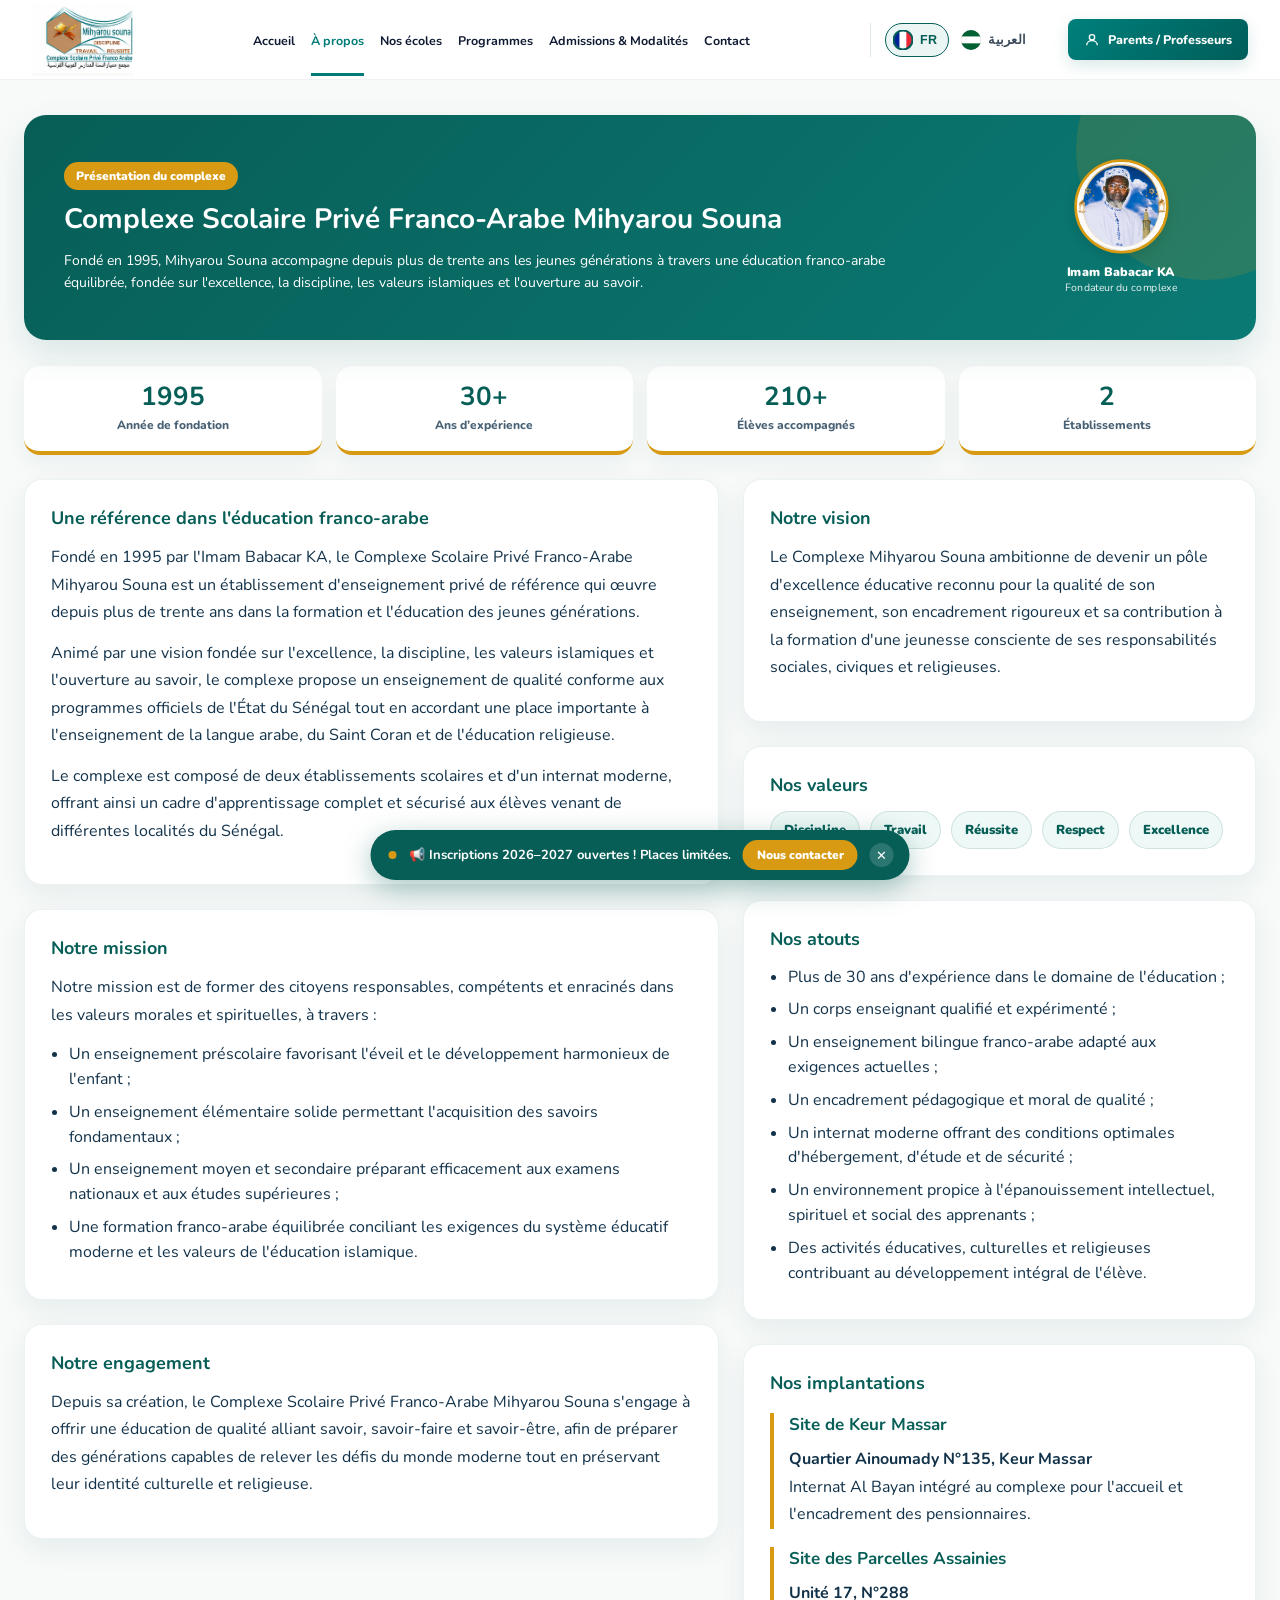
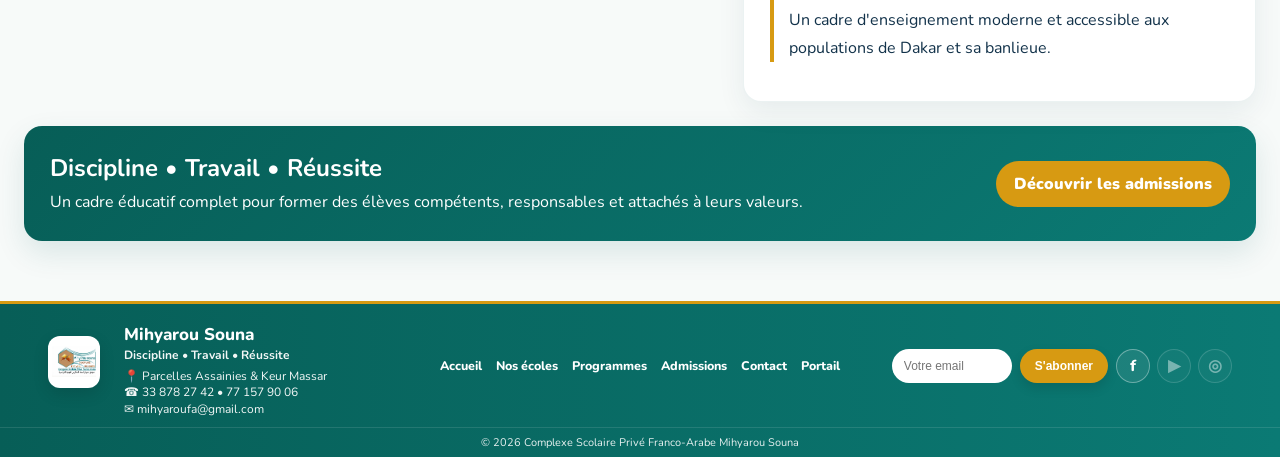
==== apropos/index.html @ 9501ee27 "Add files via upload" ====
<!DOCTYPE html>
<html lang="fr">
<head>
  <meta charset="UTF-8" />
  <meta name="viewport" content="width=device-width, initial-scale=1.0" />
  <meta name="description" content="À propos - Complexe Scolaire Privé Franco-Arabe Mihyarou Souna" />
  <title>À propos | Mihyarou Souna</title>
  <link rel="stylesheet" href="../css/style.css" />
  <link rel="icon" href="../assets/logo.png" type="image/png">

<style>
.portal-btn-adjust{
    margin-right:24px !important;
}
</style>


<style>
/* Fix définitif : logo du header contenu dans la hauteur de la barre */
header img,
.navbar img,
.site-header img,
.header img,
.logo img,
.brand img{
  max-height:72px !important;
  width:auto !important;
  object-fit:contain !important;
  display:block !important;
}

header,
.navbar,
.site-header,
.header{
  min-height:80px !important;
  overflow:hidden !important;
  display:flex !important;
  align-items:center !important;
}

.logo,
.brand,
.navbar-brand{
  height:72px !important;
  display:flex !important;
  align-items:center !important;
  overflow:hidden !important;
}
</style>


<style>
/* Footer toujours en bas de page sur les pages courtes */
html, body{
  min-height:100%;
}
body{
  min-height:100vh;
  display:flex;
  flex-direction:column;
}
main, .main, .page-content, .content{
  flex:1 0 auto;
}
footer, .ms-footer{
  margin-top:auto !important;
  flex-shrink:0;
}
</style>


<style>
.presentation-page{
  background:#f7faf9;
  color:#12324a;
}
.presentation-hero{
  max-width:1400px;
  margin:34px auto 0;
  padding:0 24px;
}
.presentation-hero-inner{
  background:linear-gradient(135deg,#075e57,#0b7a74);
  color:#fff;
  border-radius:22px;
  padding:34px 36px;
  display:grid;
  grid-template-columns:1.25fr auto;
  gap:26px;
  align-items:center;
  box-shadow:0 16px 40px rgba(7,94,87,.14);
  position:relative;
  overflow:hidden;
}
.presentation-hero-inner::after{
  content:"";
  position:absolute;
  width:260px;height:260px;
  border-radius:50%;
  background:rgba(215,154,18,.14);
  right:-80px;top:-95px;
}
.presentation-kicker{
  color:#f0b22c;
  font-size:12px;
  font-weight:900;
  letter-spacing:.12em;
  text-transform:uppercase;
}
.presentation-hero h1{
  margin:8px 0 10px;
  font-size:34px;
  line-height:1.15;
}
.presentation-hero p{
  margin:0;
  line-height:1.65;
  max-width:820px;
  color:rgba(255,255,255,.94);
}
.founder-card{
  position:relative;
  z-index:1;
  width:190px;
  text-align:center;
}
.founder-photo{
  width:118px;
  height:118px;
  border-radius:50%;
  object-fit:cover;
  background:#fff;
  border:4px solid #f0b22c;
  padding:4px;
  box-shadow:0 10px 26px rgba(0,0,0,.18);
}
.founder-name{
  margin-top:10px;
  font-weight:900;
  font-size:14px;
}
.founder-role{
  font-size:12px;
  opacity:.9;
}
.presentation-wrap{
  max-width:1400px;
  margin:26px auto 60px;
  padding:0 24px;
}
.presentation-grid{
  display:grid;
  grid-template-columns:1.15fr .85fr;
  gap:24px;
  align-items:start;
}
.presentation-card{
  background:#fff;
  border-radius:18px;
  padding:26px;
  box-shadow:0 10px 28px rgba(18,50,74,.07);
  border:1px solid rgba(7,94,87,.08);
}
.presentation-card h2{
  color:#075e57;
  margin:0 0 14px;
  font-size:18px;
}
.presentation-card h3{
  color:#075e57;
  margin:0 0 10px;
  font-size:17px;
}
.presentation-card p{
  line-height:1.72;
  margin:0 0 13px;
}
.presentation-card ul{
  margin:0;
  padding-left:18px;
}
.presentation-card li{
  margin:8px 0;
  line-height:1.55;
}
.stats-compact{
  display:grid;
  grid-template-columns:repeat(4,1fr);
  gap:14px;
  margin:20px 0 24px;
}
.stat-mini{
  background:#fff;
  border-radius:16px;
  padding:18px 12px;
  text-align:center;
  border-bottom:4px solid #d79a12;
  box-shadow:0 8px 22px rgba(18,50,74,.06);
}
.stat-mini strong{
  display:block;
  font-size:26px;
  color:#075e57;
  line-height:1;
}
.stat-mini span{
  display:block;
  margin-top:7px;
  font-size:12px;
  font-weight:800;
  color:#486174;
}
.value-pills{
  display:flex;
  flex-wrap:wrap;
  gap:10px;
  margin-top:8px;
}
.value-pills span{
  background:#eef8f6;
  color:#075e57;
  border:1px solid rgba(7,94,87,.14);
  border-radius:999px;
  padding:9px 13px;
  font-size:13px;
  font-weight:900;
}
.site-card{
  border-left:4px solid #d79a12;
  padding-left:15px;
  margin-top:18px;
}
.timeline-item{
  display:grid;
  grid-template-columns:70px 1fr;
  gap:12px;
  padding:12px 0;
  border-bottom:1px solid #edf1f1;
}
.timeline-item:last-child{border-bottom:0}
.timeline-year{
  color:#d79a12;
  font-weight:900;
}
.presentation-cta{
  margin-top:24px;
  background:linear-gradient(135deg,#075e57,#0b7a74);
  color:#fff;
  border-radius:18px;
  padding:26px;
  display:flex;
  justify-content:space-between;
  align-items:center;
  gap:16px;
  box-shadow:0 12px 30px rgba(7,94,87,.12);
}
.presentation-cta h2{margin:0 0 6px;color:#fff}
.presentation-cta p{margin:0;line-height:1.55}
.presentation-cta a{
  background:#d79a12;
  color:#fff;
  text-decoration:none;
  padding:12px 18px;
  border-radius:999px;
  font-weight:900;
  white-space:nowrap;
}
@media(max-width:980px){
  .presentation-hero-inner,.presentation-grid{grid-template-columns:1fr}
  .founder-card{width:auto}
  .stats-compact{grid-template-columns:repeat(2,1fr)}
  .presentation-cta{flex-direction:column;align-items:flex-start}
}
</style>


<style>
.flag-circle{
display:inline-flex;
width:34px;
height:34px;
border-radius:50%;
overflow:hidden;
vertical-align:middle;
margin-right:10px;
box-shadow:0 2px 8px rgba(0,0,0,.15);
border:2px solid #fff;
}
.flag-circle span{
flex:1;
height:100%;
}
.flag-green{background:#00853F;}
.flag-yellow{background:#FDEF42;}
.flag-red{background:#E31B23;}
.program-title-flex{display:flex;align-items:center;gap:10px;}
</style>


<style>
.program-title-flex{
display:flex!important;
align-items:center!important;
gap:14px;
margin-bottom:8px;
}
.flag-circle{
width:34px;height:34px;border-radius:50%;
overflow:hidden;display:flex;position:relative;
box-shadow:0 2px 8px rgba(0,0,0,.15);
flex-shrink:0;
}
.flag-green,.flag-yellow,.flag-red{flex:1;height:100%;}
.flag-green{background:#00853F;}
.flag-yellow{background:#FDEF42;}
.flag-red{background:#E31B23;}
.flag-star{
position:absolute;
left:50%;
top:50%;
transform:translate(-50%,-50%);
color:#00853F;
font-size:12px;
font-weight:900;
line-height:1;
}
</style>

<style>
/* Corrections réelles Programmes + Nos Écoles */
.program-title-clean{
  display:flex!important;
  align-items:center!important;
  gap:14px!important;
  margin:0 0 18px!important;
  font-size:18px!important;
  font-weight:900!important;
  color:#00152e!important;
}
.sn-flag-round{
  width:34px!important;
  height:34px!important;
  border-radius:50%!important;
  overflow:hidden!important;
  display:inline-flex!important;
  position:relative!important;
  flex-shrink:0!important;
  box-shadow:0 2px 8px rgba(0,0,0,.18)!important;
  border:2px solid #fff!important;
}
.sn-flag-round .green{background:#00853F;flex:1;height:100%;}
.sn-flag-round .yellow{background:#FDEF42;flex:1;height:100%;}
.sn-flag-round .red{background:#E31B23;flex:1;height:100%;}
.sn-flag-round .star{
  position:absolute!important;
  left:50%!important;
  top:50%!important;
  transform:translate(-50%,-50%)!important;
  color:#00853F!important;
  font-size:11px!important;
  font-weight:900!important;
  line-height:1!important;
}
.schools-stats-restore{
  display:grid!important;
  grid-template-columns:repeat(4,1fr)!important;
  gap:15px!important;
  margin:25px 0!important;
}
.schools-stats-restore .stat{
  background:#fff!important;
  padding:20px!important;
  border-radius:16px!important;
  text-align:center!important;
  box-shadow:0 8px 22px rgba(0,0,0,.06)!important;
}
.schools-stats-restore .stat strong{
  display:block!important;
  color:#075e57!important;
  font-size:18px!important;
}
@media(max-width:767px){
  .schools-stats-restore{grid-template-columns:repeat(2,1fr)!important;}
}
</style>


<style>
.founder-card img{
width:105px!important;
height:105px!important;
object-fit:cover!important;
object-position:center 15%!important;
transform:scale(1.02)!important;
border-radius:50%!important;
border:3px solid #d79a12!important;
box-shadow:0 6px 14px rgba(0,0,0,.10)!important;
background:#fff;
}
</style>

<style>
/* Hero uniforme compact type page Contact */
.uniform-page-hero,
.presentation-hero-inner,
.schools-banner,
.programs-banner,
.adm-banner,
.contact-banner{
  background:linear-gradient(135deg,#075e57,#0b7a74)!important;
  color:#fff!important;
  border-radius:22px!important;
  padding:36px 40px!important;
  box-shadow:0 14px 34px rgba(7,94,87,.12)!important;
}

.presentation-hero,
.schools-hero,
.programs-hero,
.adm-hero,
.contact-hero{
  max-width:1400px!important;
  margin:35px auto 0!important;
  padding:0 24px!important;
}

.presentation-kicker,
.contact-badge,
.uniform-hero-badge{
  display:inline-block!important;
  background:#d79a12!important;
  color:#fff!important;
  border-radius:999px!important;
  padding:6px 12px!important;
  font-size:12px!important;
  font-weight:900!important;
  letter-spacing:0!important;
  text-transform:none!important;
  margin-bottom:12px!important;
}

.presentation-hero h1,
.schools-banner h1,
.programs-banner h1,
.adm-banner h1,
.contact-banner h1{
  font-size:28px!important;
  line-height:1.22!important;
  margin:0 0 14px!important;
  color:#fff!important;
}

.presentation-hero p,
.schools-banner p,
.programs-banner p,
.adm-banner p,
.contact-banner p{
  font-size:14px!important;
  line-height:1.55!important;
  max-width:850px!important;
  margin:0!important;
  color:#fff!important;
}

.founder-card{
  transform:scale(.88)!important;
  transform-origin:center!important;
}
.founder-card img,
.founder-photo{
  width:105px!important;
  height:105px!important;
  object-fit:cover!important;
  object-position:center 15%!important;
  border-radius:50%!important;
  border:3px solid #d79a12!important;
  box-shadow:0 6px 14px rgba(0,0,0,.10)!important;
}
.founder-name{
  font-size:14px!important;
  margin-top:7px!important;
}
.founder-role{
  font-size:12px!important;
}
@media(max-width:767px){
  .presentation-hero-inner,
  .schools-banner,
  .programs-banner,
  .adm-banner,
  .contact-banner{
    padding:28px 24px!important;
  }
  .presentation-hero h1,
  .schools-banner h1,
  .programs-banner h1,
  .adm-banner h1,
  .contact-banner h1{
    font-size:24px!important;
  }
}
</style>

</head>

<body>
<header class="header">
  <a href="../" class="brand"><img src="../assets/logo.png" alt="Logo Mihyarou Souna"></a>
  <button class="menu" aria-label="Ouvrir le menu">☰</button>
  <nav class="nav">
    <a  href="../" data-i18n="nav.home">Accueil</a>
    <a class="active" href="../apropos/" data-i18n="nav.about">À propos</a>
    <a  href="../ecoles/" data-i18n="nav.schools">Nos écoles</a>
    <a  href="../programmes/" data-i18n="nav.programs">Programmes</a>
    <a  href="../admissions/" data-i18n="nav.admissions">Admissions & Modalités</a>
    <a  href="../contact/" data-i18n="nav.contact">Contact</a>
  </nav>
  <a class="space-btn" href="../portail/login.html">
    <svg width="16" height="16" fill="none" stroke="currentColor" stroke-width="2" viewBox="0 0 24 24"><circle cx="12" cy="8" r="4"/><path d="M4 20c0-4 3.6-7 8-7s8 3 8 7"/></svg>
    <span data-i18n="nav.portal">Parents / Professeurs</span>
  </a>
</header>

<main class="presentation-page">
  <section class="presentation-hero">
    <div class="presentation-hero-inner">
      <div>
        <span class="presentation-kicker" data-i18n="about.kicker">Présentation du complexe</span>
        <h1 data-i18n="about.h1">Complexe Scolaire Privé Franco-Arabe Mihyarou Souna</h1>
        <p data-i18n="about.intro">Fondé en 1995, Mihyarou Souna accompagne depuis plus de trente ans les jeunes générations à travers une éducation franco-arabe équilibrée, fondée sur l’excellence, la discipline, les valeurs islamiques et l’ouverture au savoir.</p>
      </div>
      <div class="founder-card">
        <img src="../assets/imam-babacar-ka.png" alt="Imam Babacar KA">
        <div class="founder-name" data-i18n="about.founder">Imam Babacar KA</div>
        <div class="founder-role" data-i18n="about.founder.sub">Fondateur du complexe</div>
      </div>
    </div>
  </section>

  <section class="presentation-wrap">
    <div class="stats-compact">
      <div class="stat-mini"><strong>1995</strong><span data-i18n="about.stat1">Année de fondation</span></div>
      <div class="stat-mini"><strong>30+</strong><span>Ans d’expérience</span></div>
      <div class="stat-mini"><strong>210+</strong><span data-i18n="about.stat3">Élèves accompagnés</span></div>
      <div class="stat-mini"><strong>2</strong><span data-i18n="about.stat4">Établissements</span></div>
    </div>

    <div class="presentation-grid">
      <div>
        <div class="presentation-card">
          <h2 data-i18n="about.ref.title">Une référence dans l’éducation franco-arabe</h2>
          <p data-i18n="about.ref.p1">Fondé en 1995 par l’Imam Babacar KA, le Complexe Scolaire Privé Franco-Arabe Mihyarou Souna est un établissement d’enseignement privé de référence qui œuvre depuis plus de trente ans dans la formation et l’éducation des jeunes générations.</p>
          <p data-i18n="about.ref.p2">Animé par une vision fondée sur l’excellence, la discipline, les valeurs islamiques et l’ouverture au savoir, le complexe propose un enseignement de qualité conforme aux programmes officiels de l’État du Sénégal tout en accordant une place importante à l’enseignement de la langue arabe, du Saint Coran et de l’éducation religieuse.</p>
          <p data-i18n="about.ref.p3">Le complexe est composé de deux établissements scolaires et d’un internat moderne, offrant ainsi un cadre d’apprentissage complet et sécurisé aux élèves venant de différentes localités du Sénégal.</p>
        </div>

        <div class="presentation-card" style="margin-top:24px;">
          <h2 data-i18n="about.mission.title">Notre mission</h2>
          <p data-i18n="about.mission.p">Notre mission est de former des citoyens responsables, compétents et enracinés dans les valeurs morales et spirituelles, à travers :</p>
          <ul>
            <li data-i18n="about.mission.li1">Un enseignement préscolaire favorisant l’éveil et le développement harmonieux de l’enfant ;</li>
            <li data-i18n="about.mission.li2">Un enseignement élémentaire solide permettant l’acquisition des savoirs fondamentaux ;</li>
            <li data-i18n="about.mission.li3">Un enseignement moyen et secondaire préparant efficacement aux examens nationaux et aux études supérieures ;</li>
            <li data-i18n="about.mission.li4">Une formation franco-arabe équilibrée conciliant les exigences du système éducatif moderne et les valeurs de l’éducation islamique.</li>
          </ul>
        </div>

        <div class="presentation-card" style="margin-top:24px;">
          <h2 data-i18n="about.engage.title">Notre engagement</h2>
          <p data-i18n="about.engage.p">Depuis sa création, le Complexe Scolaire Privé Franco-Arabe Mihyarou Souna s’engage à offrir une éducation de qualité alliant savoir, savoir-faire et savoir-être, afin de préparer des générations capables de relever les défis du monde moderne tout en préservant leur identité culturelle et religieuse.</p>
        </div>
      </div>

      <aside>
        <div class="presentation-card">
          <h2 data-i18n="about.vision.title">Notre vision</h2>
          <p data-i18n="about.vision.p">Le Complexe Mihyarou Souna ambitionne de devenir un pôle d’excellence éducative reconnu pour la qualité de son enseignement, son encadrement rigoureux et sa contribution à la formation d’une jeunesse consciente de ses responsabilités sociales, civiques et religieuses.</p>
        </div>

        <div class="presentation-card" style="margin-top:24px;">
          <h2 data-i18n="about.values.title">Nos valeurs</h2>
          <div class="value-pills">
            <span data-i18n="about.val.discipline">Discipline</span>
            <span data-i18n="about.val.travail">Travail</span>
            <span data-i18n="about.val.reussite">Réussite</span>
            <span data-i18n="about.val.respect">Respect</span>
            <span data-i18n="about.val.excellence">Excellence</span>
          </div>
        </div>

        <div class="presentation-card" style="margin-top:24px;">
          <h2 data-i18n="about.assets.title">Nos atouts</h2>
          <ul>
            <li data-i18n="about.assets.li1">Plus de 30 ans d’expérience dans le domaine de l’éducation ;</li>
            <li data-i18n="about.assets.li2">Un corps enseignant qualifié et expérimenté ;</li>
            <li data-i18n="about.assets.li3">Un enseignement bilingue franco-arabe adapté aux exigences actuelles ;</li>
            <li data-i18n="about.assets.li4">Un encadrement pédagogique et moral de qualité ;</li>
            <li data-i18n="about.assets.li5">Un internat moderne offrant des conditions optimales d’hébergement, d’étude et de sécurité ;</li>
            <li data-i18n="about.assets.li6">Un environnement propice à l’épanouissement intellectuel, spirituel et social des apprenants ;</li>
            <li data-i18n="about.assets.li7">Des activités éducatives, culturelles et religieuses contribuant au développement intégral de l’élève.</li>
          </ul>
        </div>

        <div class="presentation-card" style="margin-top:24px;">
          <h2 data-i18n="about.sites.title">Nos implantations</h2>
          <div class="site-card">
            <h3 data-i18n="about.site.km.title">Site de Keur Massar</h3>
            <p><strong data-i18n="about.site.km.addr">Quartier Ainoumady N°135, Keur Massar</strong><br><span data-i18n="about.site.km.desc">Internat Al Bayan intégré au complexe pour l’accueil et l’encadrement des pensionnaires.</span></p>
          </div>
          <div class="site-card">
            <h3 data-i18n="about.site.pa.title">Site des Parcelles Assainies</h3>
            <p><strong data-i18n="about.site.pa.addr">Unité 17, N°288</strong><br><span data-i18n="about.site.pa.desc">Un cadre d’enseignement moderne et accessible aux populations de Dakar et sa banlieue.</span></p>
          </div>
        </div>
      </aside>
    </div>

    <div class="presentation-cta">
      <div>
        <h2 data-i18n="about.cta.title">Discipline • Travail • Réussite</h2>
        <p data-i18n="about.cta.sub">Un cadre éducatif complet pour former des élèves compétents, responsables et attachés à leurs valeurs.</p>
      </div>
      <a href="../admissions/" data-i18n="about.cta">Découvrir les admissions</a>
    </div>
  </section>
</main>


<script src="../js/script.js"></script>
<script src="../js/lang.js"></script>






<style>
.ms-footer{width:100%;background:linear-gradient(90deg,#075e57,#0b7a74);border-top:3px solid #d79a12;color:#fff;font-family:inherit}
.ms-footer *{box-sizing:border-box}
.ms-footer-wrap{max-width:1400px;margin:auto;padding:10px 48px;display:grid;grid-template-columns:minmax(260px,1fr) auto minmax(260px,1fr);align-items:center;gap:16px}
.ms-footer-brand{display:flex;align-items:center;gap:12px;justify-self:start;padding-left:0;margin-left:0}
.ms-footer-logo{width:52px;height:52px;border-radius:12px;background:#fff;object-fit:contain;padding:4px;box-shadow:0 6px 16px rgba(0,0,0,.12)}
.ms-footer-title{font-size:17px;line-height:1;font-weight:800;margin-bottom:4px}
.ms-footer-slogan{font-size:12px;font-weight:700;margin-bottom:5px;opacity:.95}
.ms-footer-contact{font-size:12px;line-height:1.35;opacity:.95}
.ms-footer-nav{display:flex;align-items:center;justify-content:center;gap:14px;white-space:nowrap}
.ms-footer-nav a{color:#fff;text-decoration:none;font-size:12.5px;font-weight:800;transition:.2s}
.ms-footer-nav a:hover{color:#f0b22c}
.ms-footer-right{justify-self:end;display:flex;align-items:center;gap:8px;flex-wrap:nowrap}
.ms-footer-newsletter{display:flex;align-items:center;gap:8px}
.ms-footer-newsletter input{height:34px;width:120px;border:0;border-radius:999px;padding:0 12px;font-size:12px;outline:none}
.ms-footer-newsletter button{height:34px;border:0;border-radius:999px;padding:0 15px;background:#d79a12;color:#fff;font-size:12px;font-weight:800;cursor:pointer;box-shadow:0 5px 12px rgba(0,0,0,.12)}
.ms-footer-socials{display:flex;align-items:center;gap:7px}
.ms-footer-socials a{position:relative;width:34px;height:34px;border-radius:50%;display:inline-flex;align-items:center;justify-content:center;color:#fff;text-decoration:none;border:1px solid rgba(255,255,255,.35);background:rgba(255,255,255,.08);font-weight:800;transition:.2s}
.ms-footer-socials a:hover{transform:translateY(-2px);border-color:#d79a12;box-shadow:0 0 0 3px rgba(215,154,18,.22)}
.ms-footer-socials a::after{content:attr(aria-label);position:absolute;bottom:42px;left:50%;transform:translateX(-50%);background:#062f2c;color:#fff;font-size:11px;font-weight:700;padding:5px 8px;border-radius:6px;white-space:nowrap;opacity:0;pointer-events:none;transition:.2s}
.ms-footer-socials a:hover::after{opacity:1}
.ms-footer-socials a.social-soon{opacity:.45;cursor:default;pointer-events:none;}
.ms-footer-socials a.social-soon::before{content:"Bientôt";position:absolute;bottom:42px;left:50%;transform:translateX(-50%);background:#333;color:#fff;font-size:10px;font-weight:700;padding:4px 7px;border-radius:5px;white-space:nowrap;opacity:0;pointer-events:none;transition:.2s;}
.ms-footer-socials a.social-soon:hover::before{opacity:1;}
.ms-footer-copy{text-align:center;border-top:1px solid rgba(255,255,255,.12);padding:7px 12px;font-size:11px;opacity:.9}
@media(max-width:1100px){.ms-footer-wrap{grid-template-columns:1fr;justify-items:center;text-align:center}.ms-footer-brand{justify-self:center}.ms-footer-right{justify-self:center;flex-wrap:wrap;justify-content:center}.ms-footer-nav{flex-wrap:wrap}.ms-footer-contact{text-align:left}}
</style>

<footer class="ms-footer" style="width:100vw;position:relative;left:50%;right:50%;margin-left:-50vw;margin-right:-50vw;">
  <div class="ms-footer-wrap">
    <div class="ms-footer-brand" style="justify-self:start;margin-left:0;">
      <img class="ms-footer-logo" style="margin-top:-8px;" src="../assets/logo.png" alt="Logo Mihyarou Souna">
      <div style="padding-left:12px;padding-top:12px;display:flex;flex-direction:column;justify-content:center;">
        <div class="ms-footer-title">Mihyarou Souna</div>
        <div class="ms-footer-slogan" data-i18n="footer.slogan">Discipline • Travail • Réussite</div>
        <div class="ms-footer-contact" data-i18n="footer.contact.info" data-i18n-html="true">📍 Parcelles Assainies &amp; Keur Massar<br>☎ 33 878 27 42 • 77 157 90 06<br>✉ mihyaroufa@gmail.com</div>
      </div>
    </div>

    <nav class="ms-footer-nav" aria-label="Navigation pied de page">
      <a href="../" data-i18n="footer.nav.home">Accueil</a>
      <a href="../ecoles/" data-i18n="footer.nav.schools">Nos écoles</a>
      <a href="../programmes/" data-i18n="footer.nav.programs">Programmes</a>
      <a href="../admissions/" data-i18n="footer.nav.adm">Admissions</a>
      <a href="../contact/" data-i18n="footer.nav.contact">Contact</a>
      <a href="../portail/login.html" data-i18n="footer.nav.portal">Portail</a>
    </nav>

    <div class="ms-footer-right">
      <form class="ms-footer-newsletter" onsubmit="event.preventDefault();">
        <input type="email" placeholder="Votre email" data-i18n="footer.email" aria-label="Votre email">
        <button type="submit" data-i18n="footer.subscribe">S’abonner</button>
      </form>
      <div class="ms-footer-socials">
        <a href="https://www.facebook.com/profile.php?id=100045061854399" target="_blank" rel="noopener" aria-label="Facebook">f</a>
        <a href="#" aria-label="YouTube — Bientôt disponible" class="social-soon">▶</a>
        <a href="#" aria-label="Instagram — Bientôt disponible" class="social-soon">◎</a>
      </div>
    </div>
  </div>
  <div class="ms-footer-copy" data-i18n="footer.copy">© 2026 Complexe Scolaire Privé Franco-Arabe Mihyarou Souna</div>
</footer>

<script src="../js/annonce.js"></script>
</body>
</html>
---- css/style.css ----
@import url('https://fonts.googleapis.com/css2?family=Nunito:wght@400;600;700;800;900&family=Poppins:wght@400;500;600;700;800;900&display=swap');

:root {
  --green: #007b78;
  --dark: #005b59;
  --gold: #d4880a;
  --ink: #101524;
  --muted: #596173;
  --soft: #f6faf9;
  --card: #fff;
  --line: #e6eeee;
}

* { box-sizing: border-box; }
body { margin: 0; font-family: 'Nunito', Arial, sans-serif; color: var(--ink); background: #fff; }
a { text-decoration: none; color: inherit; }

/* ─── HEADER ─── */
.header {
  height: 80px;
  display: flex;
  align-items: center;
  gap: 24px;
  padding: 0 40px;
  background: #fff;
  border-bottom: 1px solid #eef2f2;
  position: sticky;
  top: 0;
  z-index: 100;
}
.brand img { width: 160px; display: block; }
.nav {
  display: flex;
  align-items: center;
  justify-content: center;
  gap: 28px;
  flex: 1;
  font-weight: 700;
  font-size: 13.5px;
  color: #101b33;
}
.nav a {
  padding: 28px 0 24px;
  border-bottom: 3px solid transparent;
  white-space: nowrap;
  transition: color 0.2s;
}
.nav a.active { color: var(--green); border-color: var(--green); }
.nav a:hover { color: var(--green); }

.space-btn {
  display: flex;
  align-items: center;
  gap: 8px;
  background: linear-gradient(135deg, #00807c, #005d59);
  color: #fff;
  padding: 14px 22px;
  border-radius: 8px;
  font-weight: 800;
  font-size: 13.5px;
  box-shadow: 0 6px 16px #006b6726;
  white-space: nowrap;
}
.space-btn svg { flex-shrink: 0; }
.menu { display: none; }

/* ─── HERO ─── */
main { overflow: hidden; }
.hero {
  min-height: 460px;
  display: grid;
  grid-template-columns: 48% 52%;
  align-items: stretch;
  position: relative;
}
.hero-copy {
  padding: 56px 32px 48px 72px;
  z-index: 2;
  display: flex;
  flex-direction: column;
  justify-content: center;
}
.welcome {
  color: var(--green);
  font-weight: 900;
  letter-spacing: 0.06em;
  font-size: 13px;
  margin: 0 0 10px;
}
.hero h1 {
  font-family: 'Poppins', sans-serif;
  font-size: 42px;
  line-height: 1.18;
  margin: 0 0 18px;
  letter-spacing: -0.5px;
  font-weight: 800;
  color: var(--ink);
}
.hero h1 span { color: var(--green); }
.hero h1 strong { color: var(--gold); font-weight: 800; }
.lead {
  max-width: 500px;
  color: #1d2740;
  font-size: 15.5px;
  line-height: 1.7;
  margin: 0 0 24px;
}
.actions {
  display: flex;
  gap: 16px;
  margin-bottom: 28px;
}
.btn {
  display: inline-flex;
  align-items: center;
  gap: 8px;
  border-radius: 7px;
  padding: 14px 22px;
  font-weight: 800;
  font-size: 14px;
  cursor: pointer;
  transition: opacity 0.2s, transform 0.15s;
}
.btn:hover { opacity: 0.9; transform: translateY(-1px); }
.primary { background: linear-gradient(135deg, #00807c, #005d59); color: #fff; }
.outline { border: 2px solid var(--green); color: var(--dark); background: #fff; }

.mini-row {
  display: flex;
  gap: 28px;
  max-width: 680px;
  padding-top: 4px;
}
.mini-row > div {
  display: flex;
  gap: 10px;
  align-items: flex-start;
  font-size: 12px;
}
.mini-row .mini-icon {
  width: 32px;
  height: 32px;
  border-radius: 50%;
  border: 1px solid #e0e0e0;
  display: flex;
  align-items: center;
  justify-content: center;
  font-size: 16px;
  flex-shrink: 0;
  margin-top: 2px;
}
.mini-row .mini-text b { display: block; color: #0c4950; font-size: 12.5px; margin-bottom: 3px; }
.mini-row .mini-text small { color: #344054; line-height: 1.4; display: block; font-size: 11.5px; }

.hero-photo {
  position: relative;
  overflow: hidden;
}
.hero-photo::before {
  content: "";
  position: absolute;
  inset: 0;
  background: linear-gradient(90deg, #fff 0%, #ffffffdd 5%, #ffffff2a 22%, transparent 42%);
  z-index: 1;
}
.hero-photo img {
  width: 100%;
  height: 100%;
  object-fit: cover;
  display: block;
}

/* ─── PILLARS ─── */
.pillars {
  display: grid;
  grid-template-columns: repeat(3, 1fr);
  gap: 16px;
  padding: 10px 72px 18px;
  background: #fff;
}
.card {
  background: #fff;
  border: 1px solid var(--line);
  border-radius: 12px;
  box-shadow: 0 4px 18px #0b2d3512;
}
.pillar {
  min-height: 100px;
  display: flex;
  align-items: center;
  gap: 16px;
  padding: 20px 24px;
}
.round {
  width: 56px;
  height: 56px;
  border-radius: 50%;
  display: flex;
  align-items: center;
  justify-content: center;
  background: linear-gradient(135deg, #00807c, #005d59);
  color: #fff;
  font-size: 26px;
  flex-shrink: 0;
}
.round.gold { background: linear-gradient(135deg, #d6a037, #a86b0f); }
.round.arabic { font-size: 28px; font-weight: 900; font-family: 'Poppins', sans-serif; }
.pillar h3 { margin: 0 0 6px; color: var(--green); font-size: 18px; font-weight: 800; }
.pillar p { margin: 0; color: #223049; font-size: 13px; line-height: 1.5; }
.badge {
  margin-left: auto;
  width: 46px;
  height: 46px;
  border-radius: 50%;
  display: flex;
  align-items: center;
  justify-content: center;
  border: 1px solid #e6e8e8;
  background: #fff;
  font-size: 24px;
  color: #222;
  flex-shrink: 0;
}

/* ─── CONTENT GRID ─── */
.content-grid {
  display: grid;
  grid-template-columns: 1fr 1.6fr 1fr;
  gap: 20px;
  padding: 0 72px 18px;
}

/* Mission card */
.mission {
  border-radius: 12px;
  background: linear-gradient(155deg, #008078, #005e59 80%);
  color: #fff;
  padding: 30px 26px;
  min-height: 280px;
  display: flex;
  flex-direction: column;
  justify-content: center;
  box-shadow: 0 8px 22px #0b2d3518;
  position: relative;
  overflow: hidden;
}
.mission::before {
  content: "";
  position: absolute;
  top: -20px;
  right: -20px;
  width: 160px;
  height: 160px;
  background: url("data:image/svg+xml,%3Csvg xmlns='http://www.w3.org/2000/svg' viewBox='0 0 100 100'%3E%3Cpath d='M50 5 L61 35 L95 35 L68 57 L79 90 L50 70 L21 90 L32 57 L5 35 L39 35 Z' fill='none' stroke='rgba(255,255,255,0.08)' stroke-width='1'/%3E%3C/svg%3E") center/contain no-repeat;
  opacity: 0.4;
  pointer-events: none;
}
.mission::after {
  content: "";
  position: absolute;
  bottom: -30px;
  left: -30px;
  width: 140px;
  height: 140px;
  border-radius: 50%;
  border: 1px solid rgba(255,255,255,0.07);
  pointer-events: none;
}
.mission > p { margin: 0 0 12px; font-size: 12px; font-weight: 700; letter-spacing: 0.06em; opacity: 0.85; }
.mission h2 { font-size: 26px; line-height: 1.3; margin: 0 0 14px; font-weight: 800; }
.mission > span { line-height: 1.6; font-size: 13px; opacity: 0.9; }
.gold-btn {
  background: #d5962b;
  color: #fff;
  border-radius: 7px;
  padding: 11px 18px;
  margin-top: 20px;
  width: max-content;
  font-weight: 800;
  font-size: 13.5px;
  display: inline-flex;
  align-items: center;
  gap: 6px;
  transition: opacity 0.2s;
}
.gold-btn:hover { opacity: 0.9; }

/* Photo card */
.photo-card {
  border-radius: 12px;
  overflow: hidden;
  background: #fff;
  box-shadow: 0 4px 18px #0b2d3512;
  border: 1px solid var(--line);
}
.photo-card img { width: 100%; height: 195px; object-fit: cover; display: block; }
.stat-row {
  display: grid;
  grid-template-columns: repeat(3, 1fr);
  padding: 16px 18px;
  gap: 10px;
}
.stat-row > div {
  display: flex;
  flex-direction: column;
  gap: 5px;
  border-right: 1px solid #e5eaea;
  padding-right: 10px;
  align-items: flex-start;
}
.stat-row > div:last-child { border: 0; }
.stat-row b { color: #173a45; font-size: 12.5px; display: block; }
.stat-row small { color: #3e4b5e; font-size: 11.5px; line-height: 1.3; }

/* Why card */
.why {
  background: #fff;
  border: 1px solid var(--line);
  border-radius: 12px;
  padding: 28px 26px;
  box-shadow: 0 4px 18px #0b2d3512;
}
.why h2 { font-size: 16px; color: var(--ink); font-weight: 900; letter-spacing: 0.04em; margin: 0 0 18px; }
.why ul { list-style: none; padding: 0; margin: 0; display: grid; gap: 15px; }
.why li { display: flex; gap: 12px; align-items: flex-start; }
.why-check {
  width: 22px;
  height: 22px;
  border-radius: 50%;
  background: var(--green);
  color: #fff;
  display: flex;
  align-items: center;
  justify-content: center;
  font-size: 12px;
  flex-shrink: 0;
  margin-top: 1px;
  font-weight: 900;
}
.why b { display: block; font-size: 13.5px; color: #0d1f2d; margin-bottom: 3px; }
.why span { display: block; color: #344054; font-size: 12.5px; line-height: 1.4; }

/* ─── BOTTOM CARDS ─── */
.bottom-cards {
  display: grid;
  grid-template-columns: repeat(4, 1fr);
  gap: 16px;
  padding: 0 72px 24px;
}
.bottom-cards article {
  border: 1px solid var(--line);
  border-radius: 10px;
  background: #fff;
  min-height: 80px;
  display: flex;
  align-items: center;
  gap: 14px;
  padding: 18px 20px;
  box-shadow: 0 4px 14px #0b2d3510;
}
.bottom-icon {
  width: 50px;
  height: 50px;
  border-radius: 50%;
  display: flex;
  align-items: center;
  justify-content: center;
  font-size: 22px;
  flex-shrink: 0;
}
.icon-gold { background: #fdf4e3; color: var(--gold); }
.icon-teal { background: #e6f7f6; color: var(--green); }
.icon-blue { background: #e8f0fc; color: #3b6fce; }
.icon-green { background: #e8f9e8; color: #2e7d32; }

.bottom-cards b { color: #0d1f2d; display: block; margin-bottom: 5px; font-size: 13.5px; }
.bottom-cards small { color: #39465a; line-height: 1.35; font-size: 12.5px; }

/* ─── CONTACT ─── */
.contact-section {
  margin: 0 72px 32px;
  padding: 28px;
  border-radius: 12px;
  background: var(--soft);
  border: 1px solid var(--line);
}
.contact-section h2 { color: var(--green); }

/* ─── FOOTER ─── */
.site-footer {
  width: 100%;
  background: linear-gradient(135deg, #064f4c 0%, #087a72 100%);
  color: #fff;
  margin-top: 32px;
  border-top: 4px solid var(--gold);
  box-shadow: 0 -10px 28px rgba(4, 78, 74, 0.10);
}
.footer-inner {
  width: min(1280px, calc(100% - 48px));
  margin: 0 auto;
  padding: 18px 0 14px;
  display: grid;
  grid-template-columns: 1.05fr 1.55fr 1.1fr 1.25fr;
  gap: 22px;
  align-items: center;
}
.footer-brand {
  display: flex;
  align-items: center;
  gap: 12px;
  min-width: 0;
}
.footer-brand img {
  width: 48px;
  height: 48px;
  object-fit: contain;
  background: #fff;
  border-radius: 12px;
  padding: 5px;
  border: 1px solid rgba(225, 164, 39, 0.65);
  box-shadow: 0 6px 18px rgba(0,0,0,.12);
}
.footer-brand strong {
  display: block;
  font-family: 'Poppins', sans-serif;
  font-size: 16px;
  line-height: 1.1;
  font-weight: 800;
  color: #fff;
}
.footer-brand span,
.footer-contact span {
  display: block;
  color: rgba(255,255,255,0.88);
  font-size: 11.5px;
  line-height: 1.4;
}
.footer-brand span { margin-top: 3px; }
.footer-links {
  display: flex;
  flex-wrap: wrap;
  justify-content: center;
  gap: 7px 14px;
  font-weight: 800;
  font-size: 12px;
}
.footer-links a {
  color: rgba(255,255,255,0.94);
  transition: color .2s, transform .2s;
  white-space: nowrap;
}
.footer-links a:hover {
  color: var(--gold);
  transform: translateY(-1px);
}
.footer-newsletter {
  display: flex;
  align-items: center;
  justify-content: center;
  gap: 12px;
}
.newsletter-form {
  display: flex;
  align-items: center;
  gap: 6px;
}
.newsletter-form input {
  width: 145px;
  height: 34px;
  border: 1px solid rgba(255,255,255,.24);
  background: rgba(255,255,255,.95);
  border-radius: 999px;
  padding: 0 12px;
  font-size: 11.5px;
  outline: none;
}
.newsletter-form button {
  height: 34px;
  border: 0;
  border-radius: 999px;
  background: var(--gold);
  color: #fff;
  font-weight: 800;
  font-size: 11.5px;
  padding: 0 13px;
  cursor: pointer;
  transition: transform .2s, filter .2s;
}
.newsletter-form button:hover { transform: translateY(-1px); filter: brightness(1.05); }
.social-links {
  display: flex;
  align-items: center;
  gap: 7px;
}
.social-links a {
  width: 31px;
  height: 31px;
  border-radius: 50%;
  display: inline-flex;
  align-items: center;
  justify-content: center;
  color: #fff;
  font-weight: 900;
  font-size: 14px;
  border: 1px solid rgba(255,255,255,.28);
  background: rgba(255,255,255,.10);
  box-shadow: inset 0 0 0 1px rgba(255,255,255,.06);
  transition: transform .2s, background .2s, color .2s;
}
.social-links a:hover { transform: translateY(-2px); background: var(--gold); color: #073f3c; }
.social-links .facebook { font-family: Arial, sans-serif; font-size: 17px; }
.social-links .youtube { font-size: 12px; }
.social-links .instagram { font-size: 17px; }
.footer-contact {
  text-align: right;
}
.footer-bottom {
  border-top: 1px solid rgba(255,255,255,0.13);
  text-align: center;
  padding: 8px 20px 10px;
  color: rgba(255,255,255,0.82);
  font-size: 11.5px;
}

/* ================================================================
   RESPONSIVE COMPLET — Mihyarou Souna
   320px  → très petit mobile
   481px  → grand mobile
   768px  → tablette
   1025px → petit laptop
   1281px → écran moyen
   1537px → grand écran
   1921px → très grand écran (full width)
================================================================ */

/* ── Très grand écran 1921px+ ── */
@media (min-width: 1921px) {
  .header { padding: 0 80px; }
  .hero { min-height: 560px; }
  .hero-copy { padding: 72px 48px 60px 100px; }
  .hero h1 { font-size: 54px; }
  .lead { font-size: 18px; max-width: 620px; }
  .pillars { padding: 14px 100px 22px; gap: 22px; }
  .content-grid { padding: 0 100px 22px; gap: 28px; }
  .mission h2 { font-size: 32px; }
  .section-block { margin: 0 100px 36px; }
  .adm-hero, .adm-wrap { max-width: 1700px; }
  .schools-hero, .schools-wrap { max-width: 1700px; }
  .programs-hero, .programs-wrap { max-width: 1700px; }
  .contact-hero, .contact-wrap { max-width: 1700px; }
  .presentation-hero, .presentation-wrap { max-width: 1700px; }
  .ms-footer-wrap { max-width: 1400px; padding: 14px 80px; }
}

/* ── Grand écran 1537–1920px ── */
@media (min-width: 1537px) and (max-width: 1920px) {
  .header { padding: 0 60px; }
  .hero-copy { padding: 64px 40px 56px 88px; }
  .hero h1 { font-size: 48px; }
  .pillars { padding: 12px 88px 20px; }
  .content-grid { padding: 0 88px 20px; }
  .section-block { margin: 0 88px 32px; }
  .ms-footer-wrap { max-width: 1400px; padding: 12px 72px; }
}

/* ── Écran moyen 1281–1536px ── */
@media (min-width: 1281px) and (max-width: 1536px) {
  .header { padding: 0 48px; }
  .hero-copy { padding: 60px 36px 52px 80px; }
  .hero h1 { font-size: 44px; }
  .pillars { padding: 10px 80px 18px; }
  .content-grid { padding: 0 80px 18px; }
  .section-block { margin: 0 80px 28px; }
  .ms-footer-wrap { max-width: 1300px; padding: 10px 56px; }
}

/* ── Petit laptop 1025–1280px ── */
@media (min-width: 1025px) and (max-width: 1280px) {
  .header { padding: 0 32px; gap: 16px; }
  .nav { gap: 16px; font-size: 12.5px; }
  .space-btn { padding: 12px 16px; font-size: 12.5px; }
  .hero { min-height: 420px; }
  .hero-copy { padding: 48px 28px 40px 60px; }
  .hero h1 { font-size: 38px; }
  .lead { font-size: 14.5px; }
  .pillars { padding: 10px 32px 16px; gap: 14px; }
  .content-grid { padding: 0 32px 16px; gap: 16px; }
  .mission h2 { font-size: 23px; }
  .section-block { margin: 0 32px 24px; }
  .campus-grid, .info-grid, .contact-grid { grid-template-columns: repeat(2, 1fr); }
  .ms-footer-wrap { max-width: 1200px; padding: 10px 48px; }
  .footer-inner { grid-template-columns: 1fr 1fr; }
  .footer-contact { text-align: left; }
}

/* ── Footer responsive partagé 1050px et moins ── */
@media (max-width: 1050px) {
  .footer-inner { grid-template-columns: 1fr 1fr; text-align: left; }
  .footer-links { justify-content: flex-start; }
  .footer-newsletter { justify-content: flex-start; flex-wrap: wrap; }
  .footer-contact { text-align: left; }
  .ms-footer-wrap { grid-template-columns: 1fr; justify-items: center; text-align: center; }
  .ms-footer-brand { justify-self: center; flex-direction: row !important; align-items: center !important; justify-content: center; text-align: left; }
  .ms-footer-right { justify-self: center; flex-wrap: wrap; justify-content: center; }
  .ms-footer-nav { flex-wrap: wrap; }
  .ms-footer-contact { text-align: left; }
}

/* ── Tablette 768–1024px ── */
@media (min-width: 768px) and (max-width: 1024px) {
  .header { padding: 0 24px; gap: 12px; height: auto; flex-wrap: wrap; }
  .nav { gap: 12px; font-size: 12px; flex: 1; }
  .nav a { padding: 20px 0 16px; }
  .space-btn { padding: 10px 14px; font-size: 12px; }
  .hero { grid-template-columns: 50% 50%; min-height: 380px; }
  .hero-copy { padding: 40px 20px 36px 40px; }
  .hero h1 { font-size: 34px; }
  .lead { font-size: 14px; max-width: 100%; }
  .mini-row { gap: 16px; }
  .pillars { padding: 10px 24px 16px; gap: 12px; grid-template-columns: repeat(3, 1fr); }
  .content-grid { padding: 0 24px 16px; grid-template-columns: 1fr 1.4fr 1fr; gap: 14px; }
  .mission h2 { font-size: 22px; }
  .section-block { margin: 0 24px 22px; }
  .campus-grid, .info-grid { grid-template-columns: repeat(2, 1fr); }
  .contact-grid { grid-template-columns: repeat(2, 1fr); }
  .adm-grid { grid-template-columns: 1fr 1fr; }
  .contact-main { grid-template-columns: 1fr; }
  .form-grid { grid-template-columns: 1fr; }
  .ms-footer-wrap { grid-template-columns: 1fr; text-align: center; padding: 12px 24px; }
  .ms-footer-brand { justify-self: center; flex-direction: row !important; align-items: center !important; justify-content: center; text-align: left; }
  .ms-footer-right { justify-self: center; flex-wrap: wrap; justify-content: center; }
  .footer-inner { grid-template-columns: 1fr 1fr; }
}

/* ── Grand mobile 481–767px ── */
@media (min-width: 481px) and (max-width: 767px) {
  .header { padding: 10px 16px; height: auto; flex-wrap: wrap; position: sticky; top: 0; z-index: 100; }
  .brand img { width: 130px; }
  .menu { display: block; margin-left: auto; background: #fff; border: 1px solid var(--line); font-size: 22px; border-radius: 8px; padding: 6px 10px; cursor: pointer; }
  .nav { display: none; flex-direction: column; align-items: flex-start; width: 100%; gap: 0; border-top: 1px solid var(--line); margin-top: 8px; }
  .nav.open { display: flex; }
  .nav a { padding: 11px 0; font-size: 14px; width: 100%; border-bottom: 1px solid #f0f0f0; }
  .space-btn { display: none; }
  .hero { grid-template-columns: 1fr; }
  .hero-copy { padding: 32px 20px; }
  .hero h1 { font-size: 30px; }
  .hero-photo { height: 220px; }
  .lead { font-size: 14px; }
  .actions { flex-direction: row; flex-wrap: wrap; gap: 10px; }
  .btn { font-size: 13px; padding: 12px 18px; }
  .mini-row { flex-direction: column; gap: 12px; }
  .pillars { grid-template-columns: 1fr; padding: 10px 16px 16px; gap: 10px; }
  .content-grid { grid-template-columns: 1fr; padding: 0 16px 16px; }
  .section-block { margin: 0 16px 18px; }
  .campus-grid, .info-grid, .contact-grid { grid-template-columns: 1fr; }
  .adm-grid { grid-template-columns: 1fr; }
  .adm-banner { padding: 26px 20px; }
  .adm-banner h1 { font-size: 26px; }
  .schools-stats, .features { grid-template-columns: repeat(2, 1fr); }
  .contact-main { grid-template-columns: 1fr; }
  .form-grid { grid-template-columns: 1fr; }
  .stat-row { grid-template-columns: 1fr; }
  .ms-footer-wrap { grid-template-columns: 1fr; text-align: center; padding: 12px 16px; gap: 16px; }
  .ms-footer-brand { justify-self: center; margin-left: 0 !important; flex-direction: row !important; align-items: center !important; justify-content: center; text-align: left; }
  .ms-footer-right { justify-self: center; flex-wrap: wrap; justify-content: center; gap: 12px; }
  .ms-footer-newsletter input { width: 130px; }
  .footer-inner { grid-template-columns: 1fr; text-align: center; }
  .footer-brand, .footer-links, .footer-newsletter { justify-content: center; }
  .footer-contact { text-align: center; }
}

/* ── Petit mobile 320–480px ── */
@media (max-width: 480px) {
  .header { padding: 8px 12px; height: auto; flex-wrap: wrap; position: sticky; top: 0; z-index: 100; background: #fff; }
  .brand img { width: 110px; }
  .menu { display: block; margin-left: auto; background: #fff; border: 1px solid var(--line); font-size: 20px; border-radius: 8px; padding: 6px 10px; cursor: pointer; }
  .nav { display: none; flex-direction: column; align-items: flex-start; width: 100%; gap: 0; border-top: 1px solid var(--line); margin-top: 6px; }
  .nav.open { display: flex; }
  .nav a { padding: 10px 0; font-size: 13.5px; width: 100%; border-bottom: 1px solid #f0f0f0; }
  .space-btn { display: none; }
  .hero { grid-template-columns: 1fr; }
  .hero-copy { padding: 24px 14px 20px; }
  .hero h1 { font-size: 26px; line-height: 1.2; }
  .welcome { font-size: 11px; }
  .lead { font-size: 13.5px; line-height: 1.6; }
  .actions { flex-direction: column; gap: 8px; }
  .btn { width: 100%; justify-content: center; font-size: 13px; padding: 12px 16px; }
  .mini-row { flex-direction: column; gap: 10px; }
  .mini-row > div { font-size: 11px; }
  .hero-photo { height: 190px; }
  .pillars { grid-template-columns: 1fr; padding: 8px 12px 14px; gap: 8px; }
  .pillar { padding: 14px 16px; min-height: auto; }
  .round { width: 44px; height: 44px; font-size: 20px; }
  .pillar h3 { font-size: 15px; }
  .pillar p { font-size: 12px; }
  .content-grid { grid-template-columns: 1fr; padding: 0 12px 14px; gap: 12px; }
  .mission { padding: 22px 18px; min-height: auto; }
  .mission h2 { font-size: 20px; }
  .mission > span { font-size: 12.5px; }
  .gold-btn { font-size: 12.5px; padding: 9px 14px; }
  .why h2 { font-size: 14px; }
  .why b { font-size: 12.5px; }
  .why span { font-size: 11.5px; }
  .section-block { margin: 0 12px 16px; }
  .section-title h2 { font-size: 20px; }
  .campus-grid, .info-grid, .contact-grid { grid-template-columns: 1fr; gap: 10px; }
  .campus-card, .info-card { padding: 16px; }
  .campus-card h3, .info-card h3 { font-size: 16px; }
  .soft-block { padding: 14px; }
  .adm-banner { padding: 22px 14px; border-radius: 14px; }
  .adm-banner h1 { font-size: 22px; }
  .adm-banner p { font-size: 13px; }
  .adm-grid { grid-template-columns: 1fr; gap: 10px; }
  .adm-card { padding: 16px; border-radius: 14px; }
  .adm-card h2 { font-size: 17px; }
  .adm-tabs { gap: 6px; }
  .adm-tab { font-size: 11.5px; padding: 6px 10px; }
  .adm-cta { padding: 18px 14px; flex-direction: column; gap: 12px; border-radius: 14px; }
  .adm-cta h2 { font-size: 18px; }
  .schools-banner { padding: 22px 14px !important; border-radius: 14px !important; }
  .schools-banner h1 { font-size: 24px !important; }
  .schools-stats, .features { grid-template-columns: 1fr 1fr !important; gap: 8px !important; }
  .schools-stat { padding: 14px 10px !important; }
  .programs-banner { padding: 22px 14px; border-radius: 14px; }
  .programs-banner h1 { font-size: 24px; }
  .program-card { padding: 18px 14px; border-radius: 14px; }
  .grid { grid-template-columns: 1fr !important; gap: 10px !important; }
  .stats { grid-template-columns: 1fr 1fr !important; gap: 10px !important; }
  .contact-hero { padding: 0 12px !important; }
  .contact-banner { padding: 22px 14px !important; border-radius: 14px !important; }
  .contact-banner h1 { font-size: 22px !important; }
  .contact-wrap { padding: 0 12px !important; }
  .contact-grid { grid-template-columns: 1fr !important; }
  .contact-main { grid-template-columns: 1fr !important; }
  .form-grid { grid-template-columns: 1fr !important; }
  .contact-card { padding: 14px !important; }
  .contact-card h2 { font-size: 17px !important; }
  .presentation-hero { padding: 0 12px !important; }
  .presentation-wrap { padding: 0 12px !important; }
  .presentation-grid { grid-template-columns: 1fr !important; gap: 10px !important; }
  .presentation-card { padding: 18px 14px !important; }
  .stats-compact { grid-template-columns: 1fr 1fr !important; gap: 8px !important; }
  .stat-row { grid-template-columns: 1fr; }
  .stat-row > div { border-right: none; border-bottom: 1px solid #e5eaea; padding-bottom: 8px; }
  .stat-row > div:last-child { border-bottom: 0; }
  .ms-footer-wrap { grid-template-columns: 1fr; text-align: center; padding: 10px 12px; gap: 14px; }
  .ms-footer-brand { justify-self: center; margin-left: 0 !important; flex-direction: row !important; align-items: center !important; justify-content: center; text-align: left; gap: 12px; }
  .ms-footer-right { justify-self: center; flex-direction: column; align-items: center; gap: 10px; width: 100%; }
  .ms-footer-newsletter { flex-direction: row; align-items: center; gap: 6px; width: 100%; max-width: 300px; }
  .ms-footer-newsletter input { flex: 1; min-width: 0; width: auto; }
  .ms-footer-newsletter button { white-space: nowrap; padding: 0 12px; font-size: 11px; flex-shrink: 0; }
  .ms-footer-nav { gap: 10px 14px; justify-content: center; flex-wrap: wrap; }
  .ms-footer-nav a { font-size: 12px; }
  .footer-inner { grid-template-columns: 1fr; text-align: center; gap: 12px; }
  .footer-brand, .footer-links, .footer-newsletter { justify-content: center; }
  .footer-contact { text-align: center; }
  .newsletter-form { justify-content: center; flex-wrap: wrap; gap: 6px; }
  .newsletter-form input { width: 100%; max-width: 220px; }
  .quick-contact-content { grid-template-columns: 1fr !important; padding: 18px 14px !important; }
  .contact-stats { grid-template-columns: 1fr 1fr !important; }
}

/* Lien Parents/Professeurs dans le menu hamburger mobile */
@media (max-width: 767px) {
  .nav-portail {
    display: flex;
    align-items: center;
    padding: 10px 0;
    font-size: 13.5px;
    font-weight: 800;
    color: #075e57;
    border-top: 2px solid #eef2f2;
    margin-top: 4px;
    width: 100%;
    border-bottom: none;
  }
  .nav-portail::before {
    content: "👤";
    margin-right: 8px;
    font-size: 15px;
  }
}
@media (max-width: 480px) {
  .nav-portail {
    font-size: 13px;
  }
}
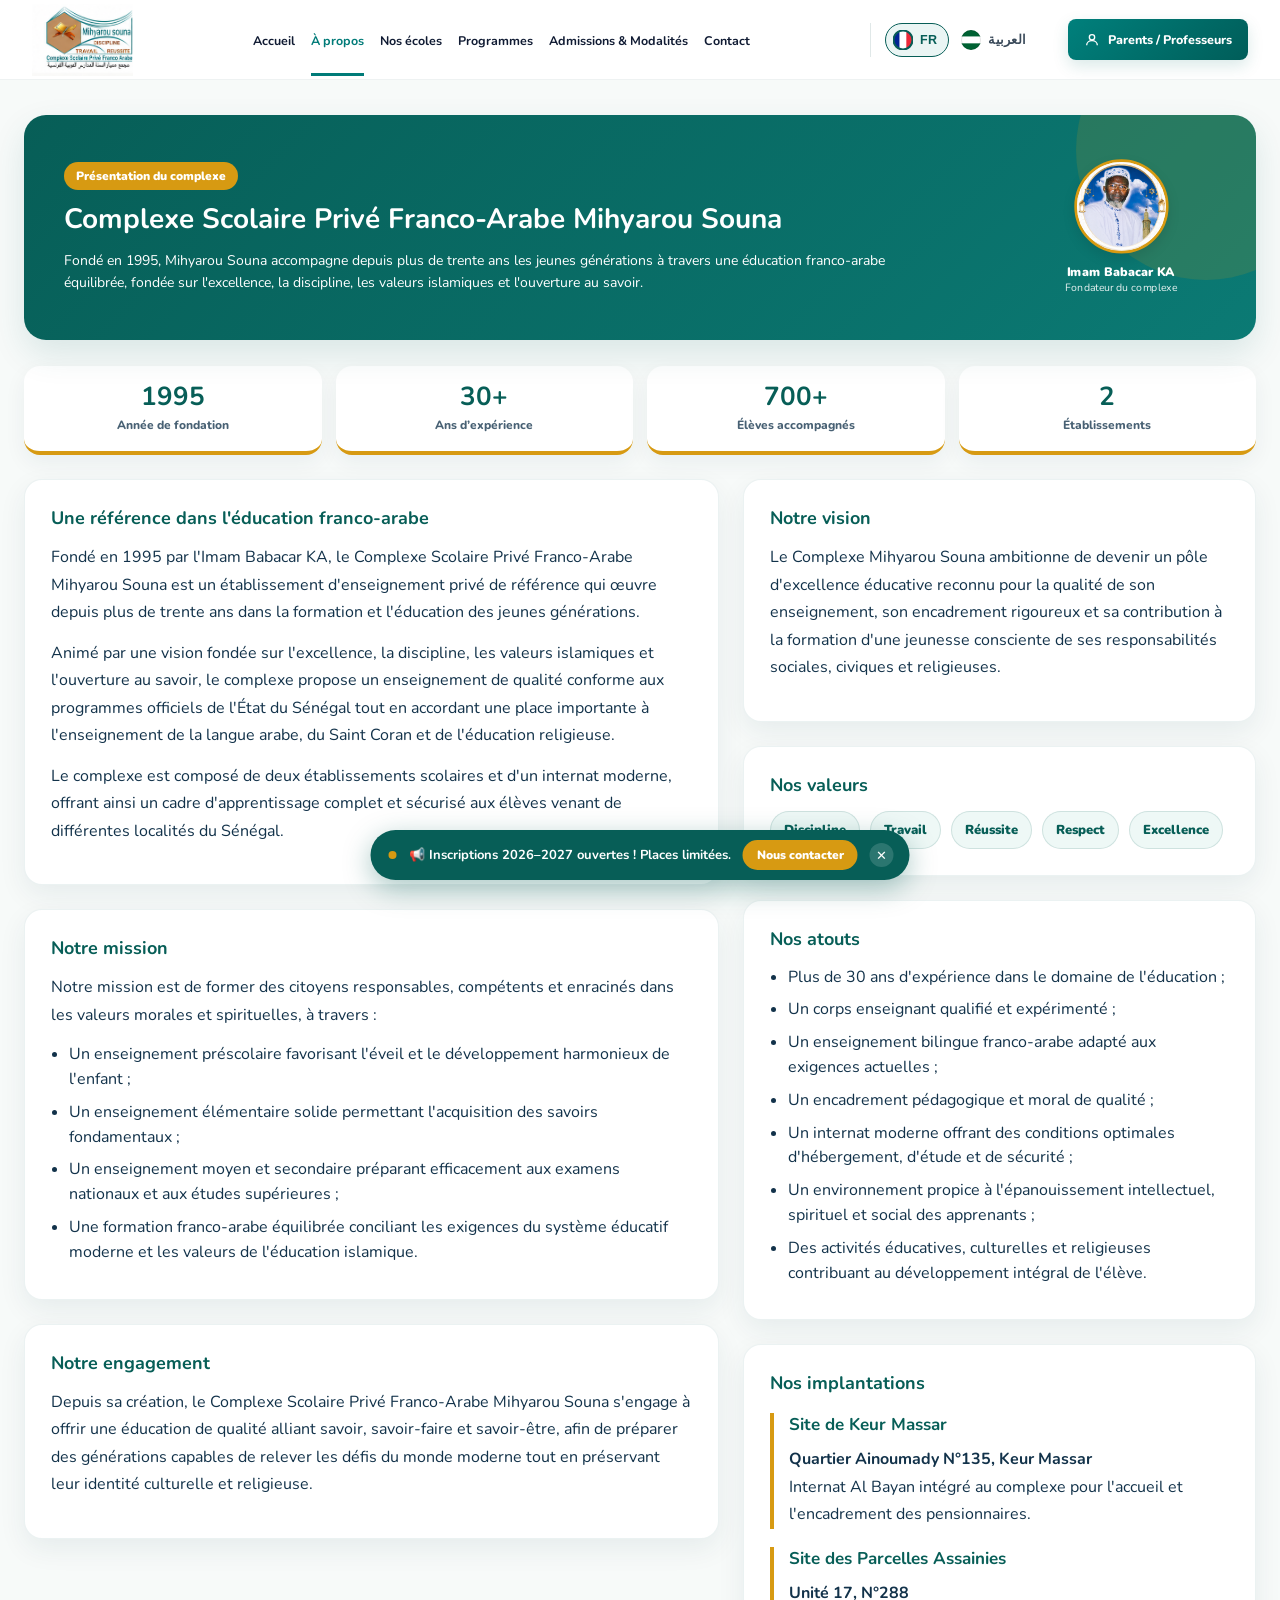
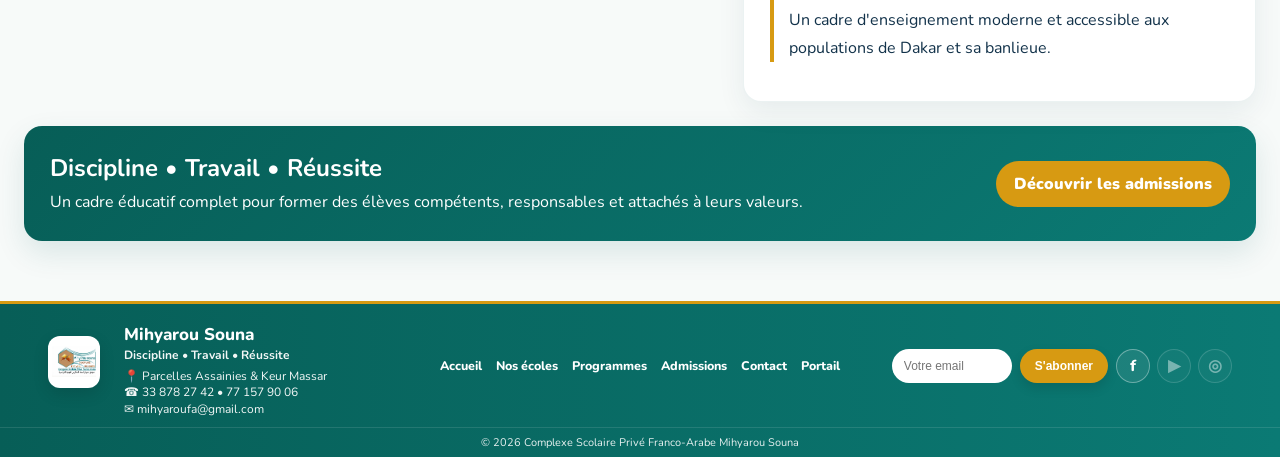
==== commit de3221ad: "index.html" ====
--- a/apropos/index.html
+++ b/apropos/index.html
@@ -542,7 +542,7 @@
     <div class="stats-compact">
       <div class="stat-mini"><strong>1995</strong><span data-i18n="about.stat1">Année de fondation</span></div>
       <div class="stat-mini"><strong>30+</strong><span>Ans d’expérience</span></div>
-      <div class="stat-mini"><strong>210+</strong><span data-i18n="about.stat3">Élèves accompagnés</span></div>
+      <div class="stat-mini"><strong>700+</strong><span data-i18n="about.stat3">Élèves accompagnés</span></div>
       <div class="stat-mini"><strong>2</strong><span data-i18n="about.stat4">Établissements</span></div>
     </div>
 
